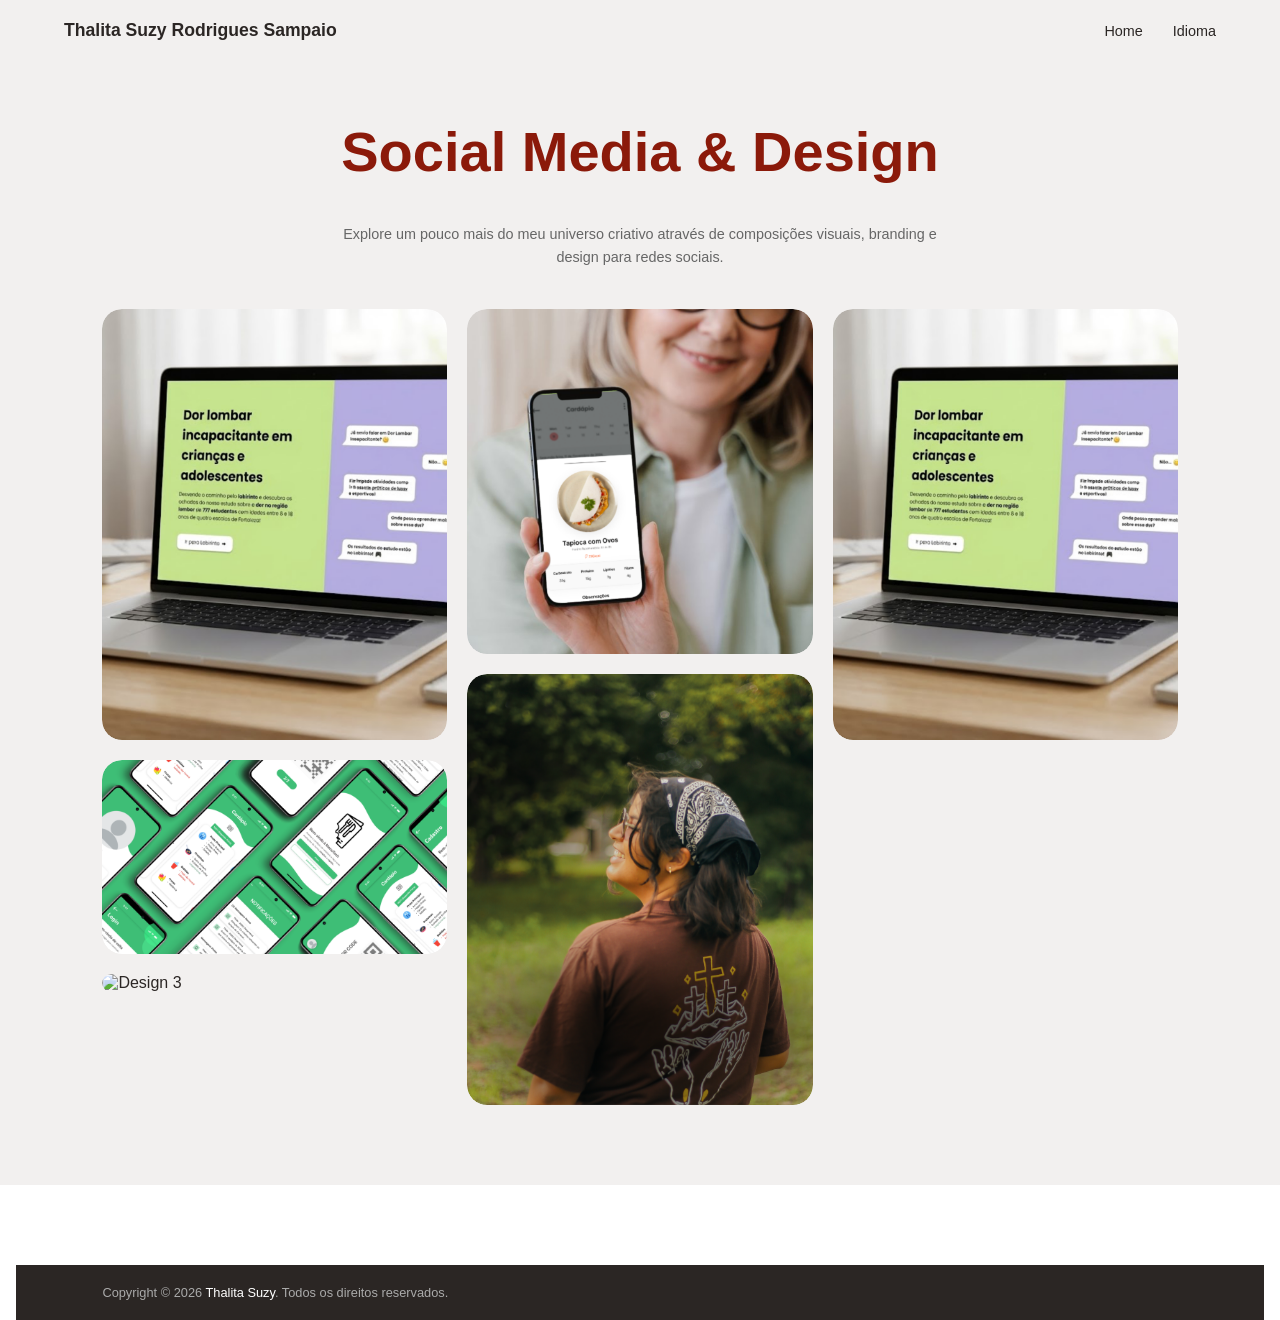
==== social.html @ 1b35a28d "adding new update" ====
<!DOCTYPE html>
<html lang="pt-br">
<head>
    <meta charset="UTF-8">
    <meta name="viewport" content="width=device-width, initial-scale=1.0">
    <title>Social Media | Thalita Suzy</title>
    <link rel="stylesheet" href="index.css">
    <script src="main.js" defer></script>
</head>
<body id="social-page">

    <nav class="navbar">
        <div class="logo">Thalita Suzy Rodrigues Sampaio</div>
        <ul class="nav-links">
            <li><a href="index.html" data-i18n="nav_home">Home</a></li>
            <li class="dropdown-container">
                <a href="#" class="dropdown-trigger" data-i18n="nav_lang">Idioma</a>
                <ul class="dropdown-menu">
                    <li><a href="#" id="btn-pt">Português</a></li>
                    <li><a href="#" id="btn-en">Inglês</a></li>
                </ul>
            </li>
        </ul>
    </nav>

    <section class="social-header">
        <h1 class="section-title">Social Media <span>& Design</span></h1>
        <p class="brand-description" style="max-width: 600px; margin: 0 auto; text-align: center;">Explore um pouco mais do meu universo criativo através de composições visuais, branding e design para redes sociais.</p>
    </section>

    <section class="pinterest-container">
        <div class="pinterest-grid">
            <div class="pin-item"><img src="assets/projeto1.png" alt="Design 1"></div>
            <div class="pin-item"><img src="assets/projeto2.png" alt="Design 2"></div>
            <div class="pin-item"><img src="assets/projeto3.png" alt="Design 3"></div>
            <div class="pin-item"><img src="assets/projeto4.png" alt="Design 4"></div>
            <div class="pin-item"><img src="assets/hero-img.png" alt="Design 5"></div>
            <div class="pin-item"><img src="assets/projeto1.png" alt="Design 6"></div>
        </div>
    </section>

    <footer class="lets-connect">
        <div class="footer-bottom">
            <p data-i18n="foot_rights">Copyright © 2026 <span>Thalita Suzy</span>. Todos os direitos reservados.</p>
        </div>
    </footer>

</body>
</html>
---- index.css ----
/* =========================================
   1. DESIGN TOKENS (Variáveis Globais)
========================================= */
:root {
    --bg-color: #f2f0ef;
    --text-main: #2b2624;
    --text-light: #555555;
    --primary-color: #8b1a0a;
    --white: #ffffff;
    
    --radius-pill: 50px;
    --radius-card: 20px;
    --transition: 0.3s ease;
    
    --space-section: 80px 10%;
}

/* =========================================
   2. BASE & RESET
========================================= */
* {
    margin: 0;
    padding: 0;
    box-sizing: border-box;
    font-family: 'Inter', 'Arial', sans-serif; 
}

html {
    scroll-behavior: smooth;
    scroll-padding-top: 80px; 
}

body {
    background-color: var(--bg-color); 
    color: var(--text-main);
}

a {
    text-decoration: none;
    color: inherit;
}

/* =========================================
   3. COMPONENTES REUTILIZÁVEIS (Botões & Tags)
========================================= */
.btn-solid, .btn-outline, .btn-outline-white, .btn-outline-pill {
    display: inline-block;
    padding: 12px 25px;
    border-radius: var(--radius-pill);
    font-size: 0.85rem;
    font-weight: bold;
    cursor: pointer;
    text-align: center;
    transition: var(--transition);
}

.btn-solid { background-color: var(--primary-color); color: var(--white); border: none; }
.btn-solid:hover { opacity: 0.9; transform: translateY(-2px); }

.btn-outline { border: 1px solid var(--text-main); color: var(--text-main); }
.btn-outline:hover { background-color: var(--text-main); color: var(--white); }

.btn-outline-white { border: 1px solid var(--white); color: var(--white); }
.btn-outline-white:hover { background-color: var(--white); color: var(--text-main); }

.btn-outline-pill { border: 1px solid var(--white); color: var(--white); padding: 12px 40px; }
.btn-outline-pill:hover { background-color: var(--text-main); border-color: var(--text-main); }

.category-tag {
    background-color: var(--primary-color);
    color: var(--white);
    padding: 5px 15px;
    border-radius: var(--radius-card);
    font-size: 0.75rem;
    font-weight: bold;
}

/* =========================================
   4. NAVBAR & DROPDOWN
========================================= */
.navbar {
    display: flex;
    justify-content: space-between;
    align-items: center;
    padding: 20px 5%; 
}

.logo { font-weight: bold; font-size: 1.1rem; }
.nav-links { display: flex; list-style: none; gap: 30px; }
.nav-links a { font-size: 0.9rem; font-weight: 500; transition: var(--transition); }
.nav-links a:hover { color: var(--primary-color); }

.dropdown-container { position: relative; cursor: pointer; }
.dropdown-menu {
    display: none; 
    position: absolute;
    top: 100%; left: 0;
    background-color: var(--bg-color); 
    min-width: 120px;
    box-shadow: 0px 8px 16px rgba(0,0,0,0.1); 
    border-radius: 8px;
    z-index: 10;
    overflow: hidden;
}
.dropdown-container:hover .dropdown-menu { display: block; }
.dropdown-menu a { display: block; padding: 10px 15px; font-size: 0.85rem; }
.dropdown-menu a:hover { background-color: #e5e2e0; }

/* =========================================
   5. SEÇÕES GERAIS (Layouts)
========================================= */
.section-title {
    color: var(--primary-color);
    font-size: 3.5rem;
    line-height: 1.1;
    margin-bottom: 40px;
    font-weight: 800;
}

/* HERO */
.hero {
    display: flex;
    align-items: center;
    justify-content: space-between;
    padding: 40px 5%;
}
.year { font-size: 12rem; line-height: 0.8; margin-bottom: -10px; }
.title { font-size: 8rem; font-weight: 700; margin-bottom: 20px; }
.subtitle { font-family: 'Courier New', monospace; font-size: 0.95rem; margin-bottom: 40px; max-width: 560px; line-height: 1.5; }
.buttons { display: flex; gap: 15px; align-items: center; }

.image-container { position: relative; width: 450px; height: 550px; }
.main-image {
    width: 100%; height: 100%; overflow: hidden;
    border-radius: 100px 250px 100px 50px; 
    background-color: #ddd;
}
.main-image img { width: 100%; height: 100%; object-fit: cover; }
.star-icon {
    position: absolute; top: 20px; left: -30px;
    background-color: var(--primary-color); color: var(--white);
    width: 70px; height: 70px; border-radius: 50%;
    display: flex; justify-content: center; align-items: center;
    font-size: 2rem; border: 8px solid var(--bg-color); z-index: 2;
}

/* INTERESSES (Faixa Vermelha) */
.interests-container {
    display: flex; flex-wrap: wrap; justify-content: center;
    padding: 40px 5%; background-color: var(--primary-color); gap: 20px;
} 

/* JORNADA ACADÊMICA (Sobre) */
.academic-journey {
    display: flex; justify-content: space-between; align-items: flex-start;
    padding: var(--space-section); background-color: var(--white); gap: 40px;
}
.mockup-container { flex: 1.5; display: flex; justify-content: center; }
.iphone-img { width: 100%; max-width: 320px; filter: drop-shadow(0px 20px 40px rgba(0,0,0,0.15)); }
.education-info { flex: 2; }

.course { margin-bottom: 30px; max-width: 450px; }
.course .date { color: var(--primary-color); font-weight: bold; font-size: 0.9rem; letter-spacing: 1px; }
.course h3 { color: var(--primary-color); font-size: 1.1rem; margin: 5px 0 10px 0; text-transform: uppercase; }
.course p { font-size: 0.95rem; line-height: 1.6; color: var(--text-light); text-align: justify; }

.interests-sidebar {
    flex: 1; border-left: 2px solid var(--primary-color);
    padding-left: 20px; margin-top: 50px;
}
.interests-sidebar h4 { font-size: 1.1rem; margin-bottom: 25px; font-weight: bold; }
.interests-sidebar li { font-size: 0.95rem; margin-bottom: 15px; color: var(--text-light); }

/* ÚLTIMOS PROJETOS (Blog/Cards) */
.latest-news { padding: var(--space-section); background-color: var(--white); }
.news-header { display: flex; justify-content: space-between; align-items: flex-end; margin-bottom: 60px; }
.news-tag { color: var(--primary-color); font-weight: bold; font-size: 0.9rem; display: block; margin-bottom: 10px; }
.news-title-main { font-size: 3.5rem; font-weight: 800; color: var(--text-main); }
.news-title-main span { color: var(--primary-color); }

.view-all-btn {
    background-color: var(--text-main); color: var(--white);
    padding: 15px 30px; border-radius: var(--radius-pill);
    font-weight: bold; display: flex; align-items: center; gap: 15px; transition: var(--transition);
}
.view-all-btn:hover { background-color: var(--primary-color); }

.news-grid { display: grid; grid-template-columns: repeat(auto-fit, minmax(300px, 1fr)); gap: 30px; }
.news-card { transition: transform var(--transition); }
.news-card:hover { transform: translateY(-5px); }

.card-image { position: relative; width: 100%; height: 250px; border-radius: var(--radius-card); overflow: hidden; margin-bottom: 20px; }
.card-image img { width: 100%; height: 100%; object-fit: cover; transition: transform 0.5s ease; }
.news-card:hover .card-image img { transform: scale(1.05); }

.card-meta { display: flex; gap: 10px; margin-bottom: 15px; align-items: center; }
.post-date { color: #777; font-size: 0.8rem; }
.news-card h3 { font-size: 1.4rem; margin-bottom: 15px; line-height: 1.3; }
.news-card p { font-size: 0.9rem; color: var(--text-light); line-height: 1.6; margin-bottom: 20px; }
.read-more { font-weight: bold; border-bottom: 2px solid var(--primary-color); padding-bottom: 2px; }

/* SOCIAL MEDIA (Galeria Mosaico) */
.content-created { display: flex; padding: var(--space-section); background-color: var(--primary-color); gap: 60px; align-items: center; }
.content-info { flex: 1; max-width: 450px; }
.content-title { font-size: 5.5rem; font-weight: 800; line-height: 0.9; color: var(--white); margin-bottom: 30px; }
.content-description { font-family: 'Courier New', monospace; font-size: 0.9rem; line-height: 1.6; color: #f9f9f9; margin-bottom: 40px; }

.content-gallery { flex: 1.5; display: grid; grid-template-columns: repeat(2, 1fr); grid-template-rows: repeat(3, 200px); gap: 20px; }
.grid-item { width: 100%; height: 100%; overflow: hidden; border-radius: 30px; }
.grid-item img { width: 100%; height: 100%; object-fit: cover; transition: transform 0.5s ease; }
.grid-item:hover img { transform: scale(1.05); }
.item-1, .item-4 { grid-row: span 2; } 

/* =========================================
   6. FOOTER
========================================= */
.lets-connect { background-color: var(--white); padding: 80px 8% 0 8%; }
.footer-top { display: flex; justify-content: space-between; align-items: center; margin-bottom: 40px; }
.connect-title { font-size: 3rem; font-weight: 800; }
.connect-title span { color: var(--primary-color); }
.footer-cta-btn {
    background-color: var(--text-main); color: var(--white);
    padding: 15px 35px; border-radius: var(--radius-pill);
    font-weight: bold; display: flex; align-items: center; gap: 15px; transition: var(--transition);
}
.footer-cta-btn:hover { background-color: var(--primary-color); }

.footer-divider { border: 0; border-top: 1px solid #ddd; margin-bottom: 60px; }

.footer-content { display: grid; grid-template-columns: 1.5fr 1fr 1.2fr; gap: 40px; padding-bottom: 60px; }
.brand-logo { display: flex; align-items: center; gap: 10px; margin-bottom: 20px; }
.logo-circle {
    background-color: var(--primary-color); color: var(--white);
    width: 35px; height: 35px; display: flex; justify-content: center; align-items: center;
    border-radius: 50%; font-weight: bold;
}
.brand-description { font-size: 0.9rem; line-height: 1.6; color: #666; margin-bottom: 25px; }
.social-icons { display: flex; gap: 10px; }
.social-icon {
    width: 40px; height: 40px; border: 1px solid #ddd; border-radius: 50%;
    display: flex; justify-content: center; align-items: center; font-weight: bold; transition: var(--transition);
}
.social-icon:hover { background-color: var(--primary-color); color: var(--white); border-color: var(--primary-color); }

.footer-links h4 { color: var(--primary-color); margin-bottom: 25px; font-size: 1.1rem; }
.footer-links li { margin-bottom: 15px; font-size: 0.9rem; color: var(--text-light); list-style: none; }
.footer-links a:hover { color: var(--primary-color); }

.footer-bottom {
    background-color: var(--text-main); margin: 0 -8%; padding: 20px 8%;
    display: flex; justify-content: space-between; color: #aaa; font-size: 0.8rem;
}
.footer-bottom span { color: var(--white); }

/* =========================================
   7. RESPONSIVIDADE (Mobile)
========================================= */
@media (max-width: 992px) {
    .hero { flex-direction: column; text-align: center; }
    .year { font-size: 8rem; }
    .title { font-size: 5rem; }
    .subtitle { margin: 0 auto 40px; }
    .buttons { justify-content: center; margin-bottom: 40px; }
    
    .academic-journey, .content-created, .footer-content { flex-direction: column; }
    .content-gallery { grid-template-columns: 1fr; grid-template-rows: auto; }
    .news-header { flex-direction: column; align-items: flex-start; gap: 20px; }
}

/* =========================================
   8. PÁGINA SOCIAL MEDIA (Pinterest Layout)
========================================= */
.social-header {
    text-align: center;
    padding: 60px 5% 20px 5%;
}

.social-header span {
    color: var(--primary-color);
}

.pinterest-container {
    padding: 20px 8% 80px 8%;
    background-color: var(--bg-color);
}

.pinterest-grid {
  
    column-count: 3; 
    column-gap: 20px;
}

.pin-item {
    break-inside: avoid; 
    margin-bottom: 20px;
    border-radius: var(--radius-card);
    overflow: hidden;
    transition: transform var(--transition);
    cursor: zoom-in;
}

.pin-item img {
    width: 100%;
    display: block;
    border-radius: var(--radius-card);
}

.pin-item:hover {
    transform: scale(1.03); 
}


@media (max-width: 992px) {
    .pinterest-grid { column-count: 2; }
}

@media (max-width: 600px) {
    .pinterest-grid { column-count: 1; }
}
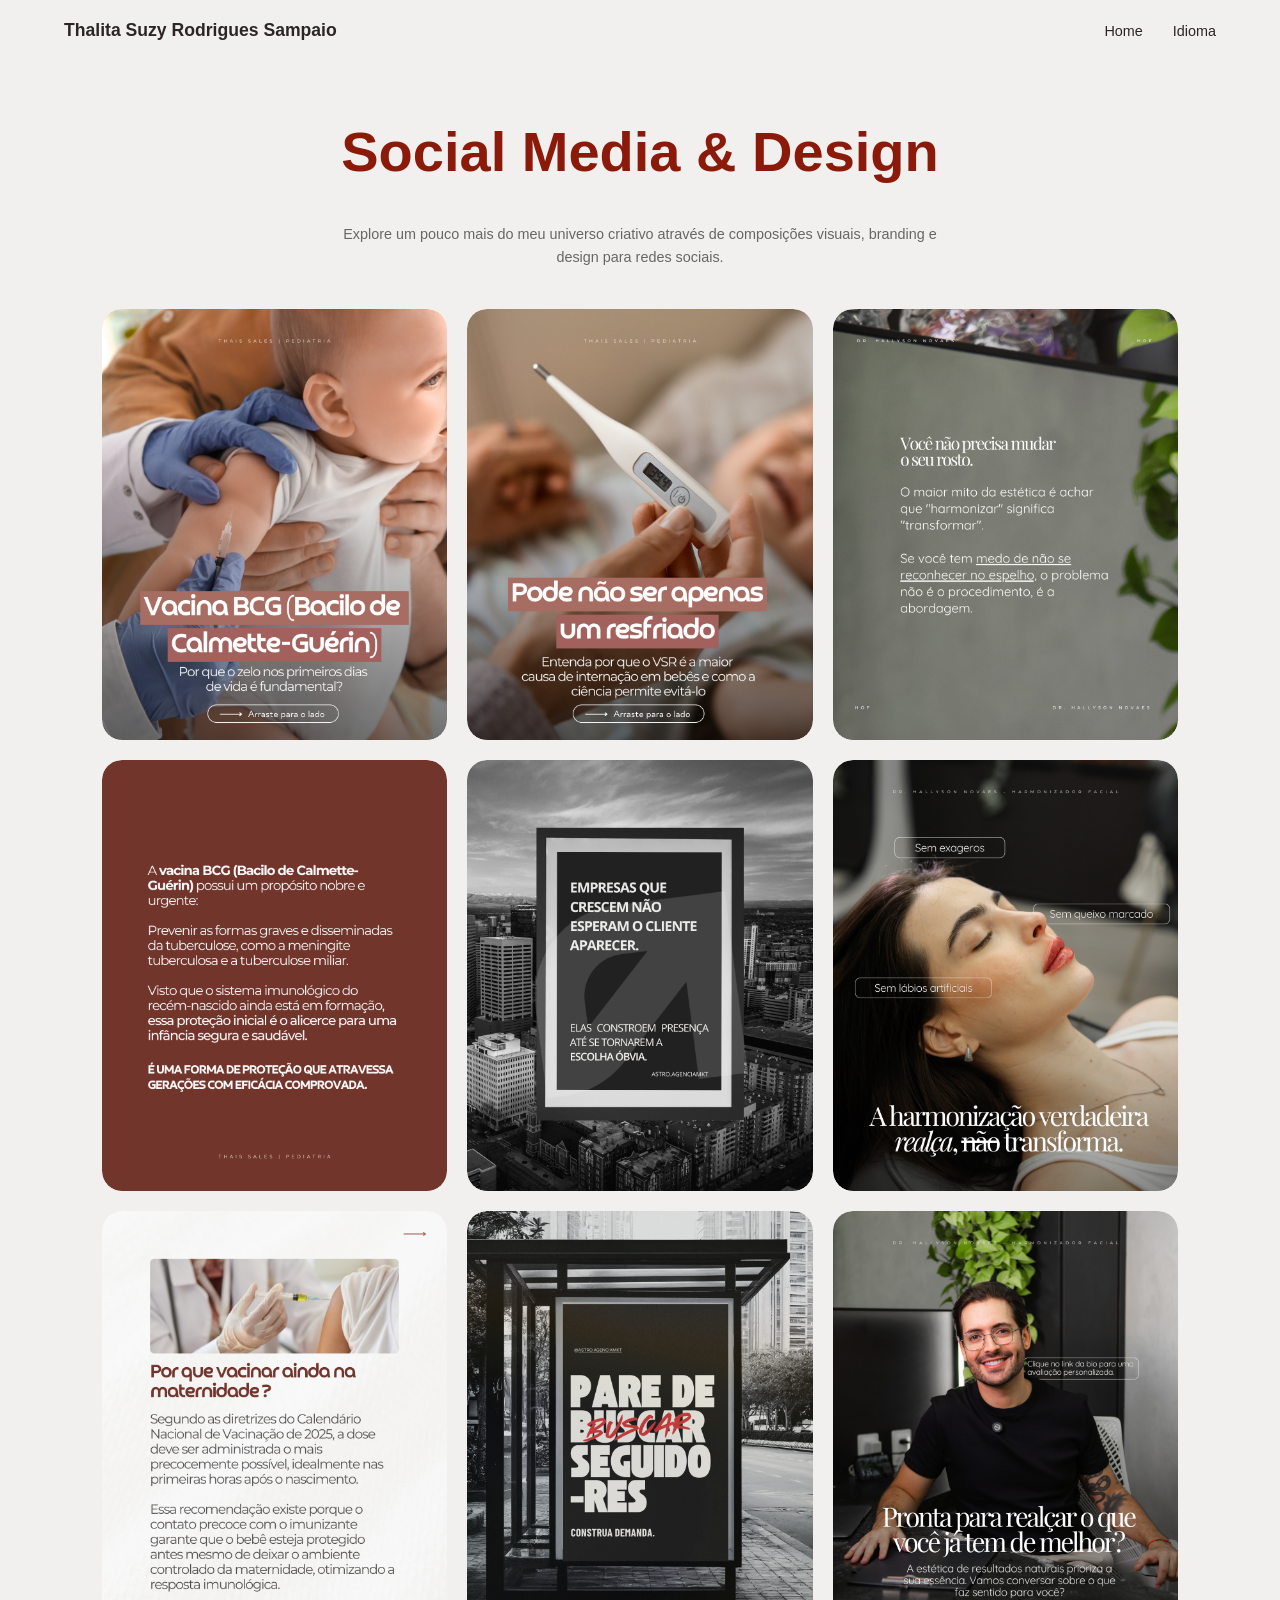
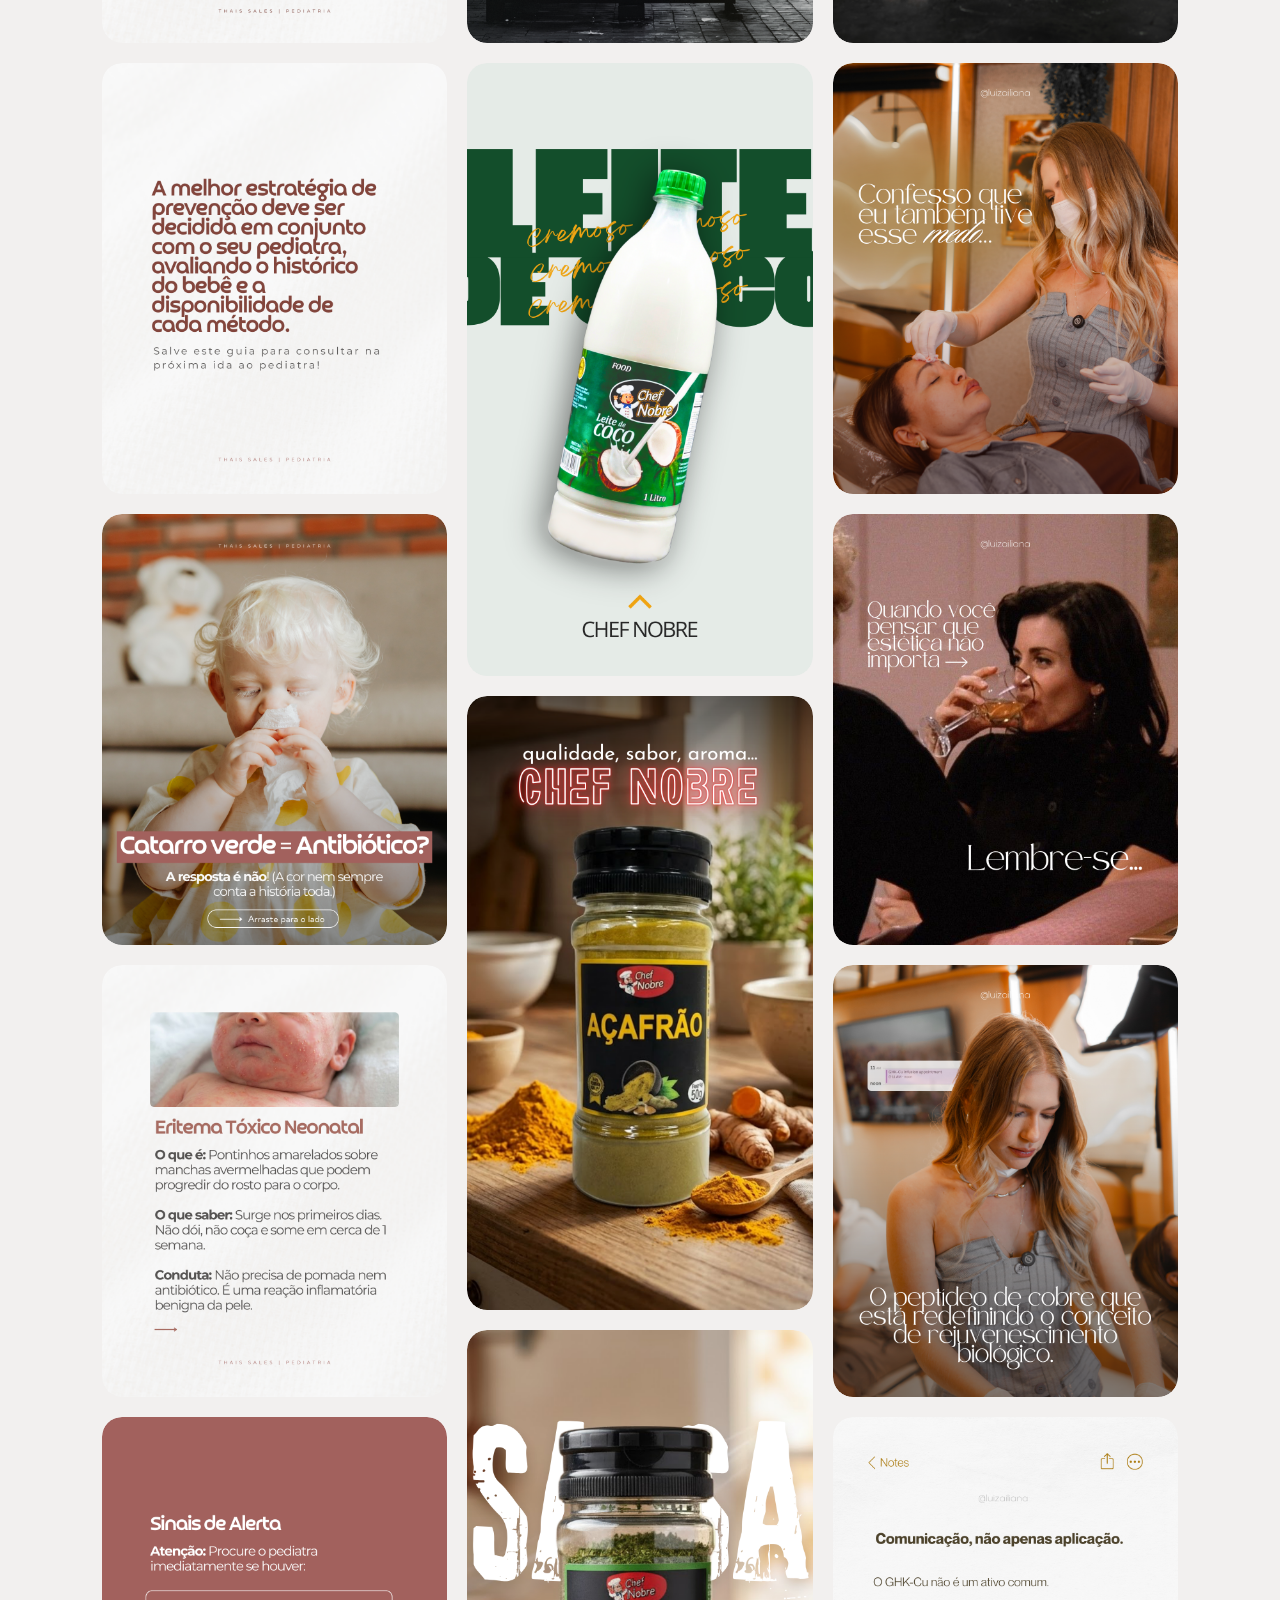
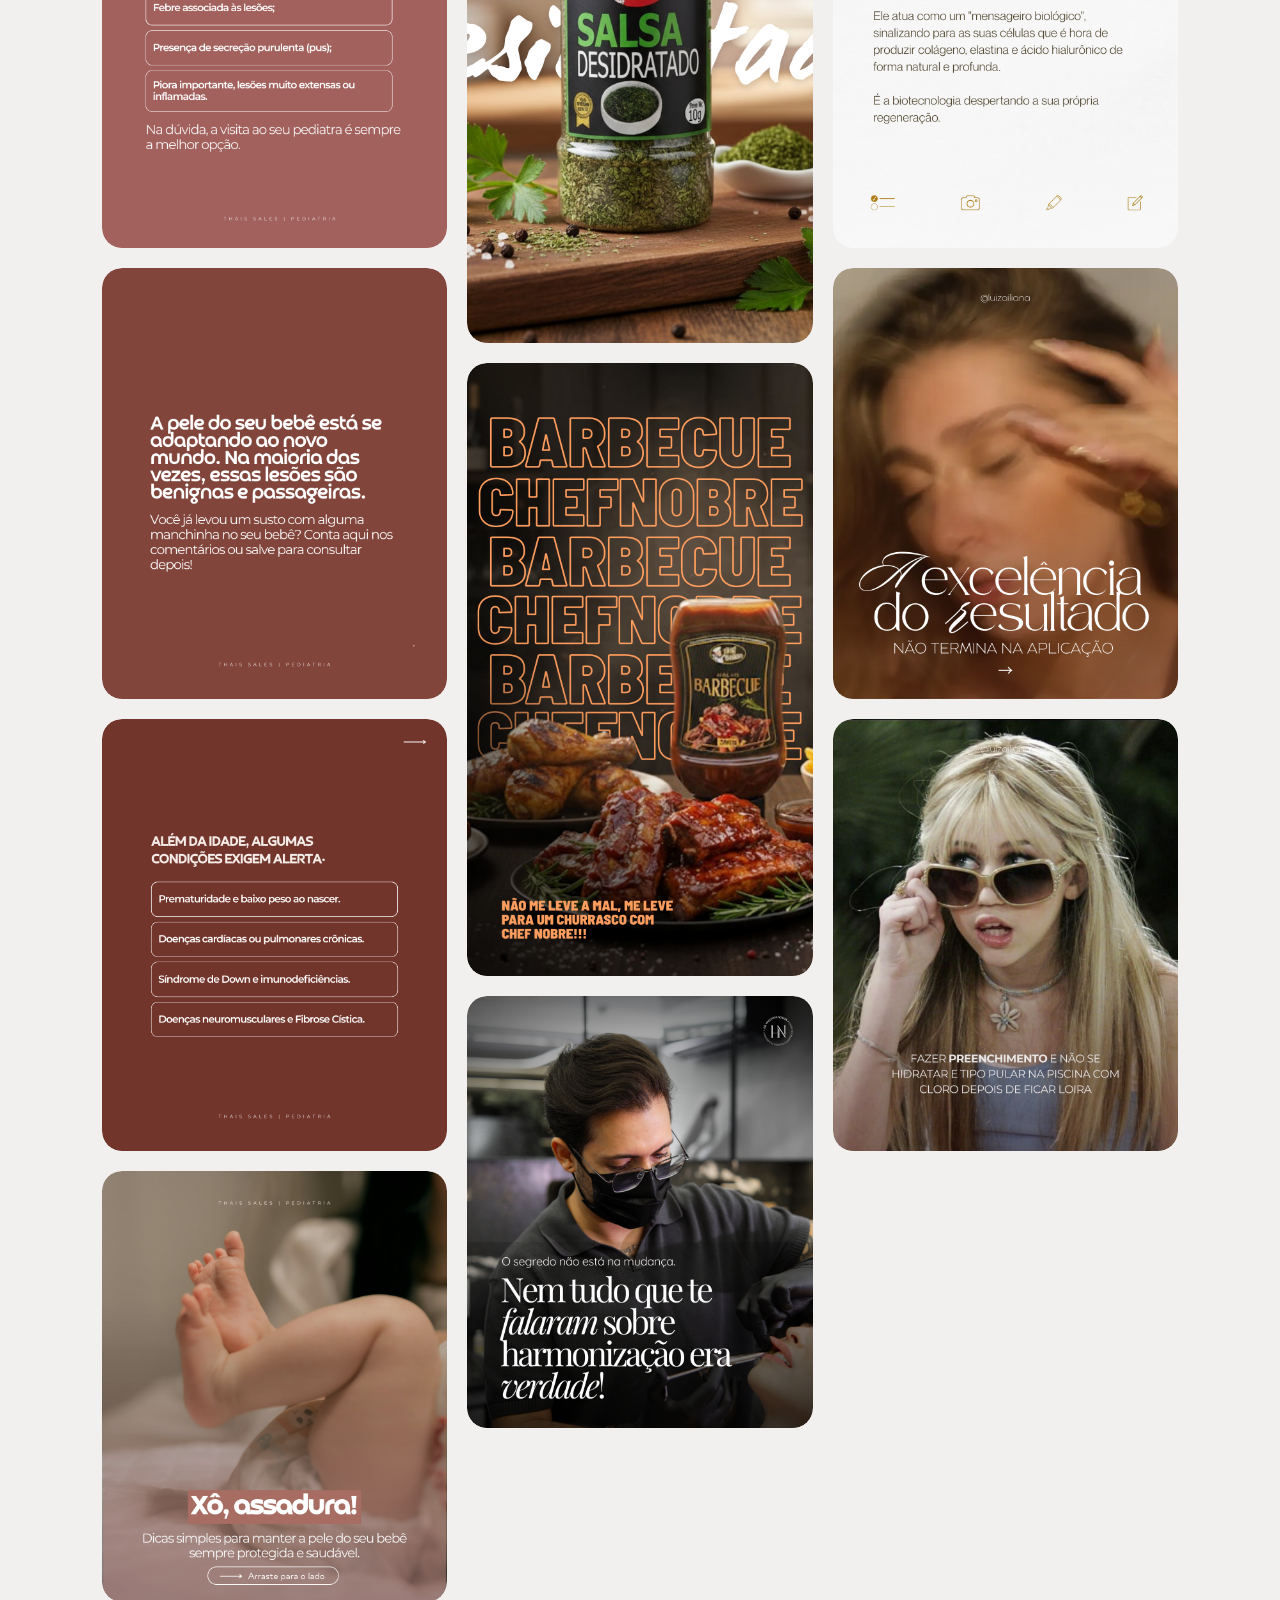
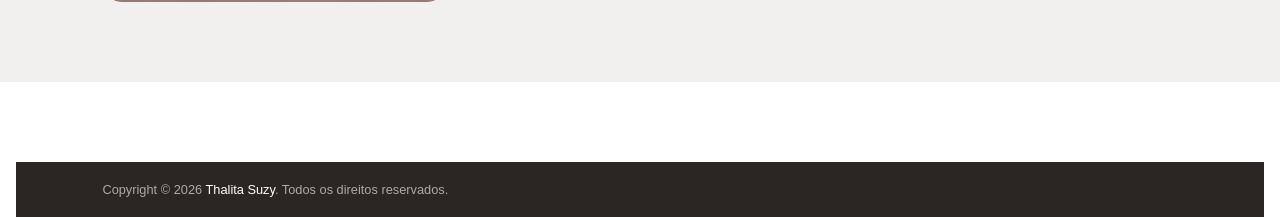
==== commit ade037ab: "updating assets" ====
--- a/social.html
+++ b/social.html
@@ -30,12 +30,33 @@
 
     <section class="pinterest-container">
         <div class="pinterest-grid">
-            <div class="pin-item"><img src="assets/projeto1.png" alt="Design 1"></div>
-            <div class="pin-item"><img src="assets/projeto2.png" alt="Design 2"></div>
-            <div class="pin-item"><img src="assets/projeto3.png" alt="Design 3"></div>
-            <div class="pin-item"><img src="assets/projeto4.png" alt="Design 4"></div>
-            <div class="pin-item"><img src="assets/hero-img.png" alt="Design 5"></div>
-            <div class="pin-item"><img src="assets/projeto1.png" alt="Design 6"></div>
+            <div class="pin-item"><img src="assets/socialmedia/1.png" alt="Design 1"></div>
+            <div class="pin-item"><img src="assets/socialmedia/2.png" alt="Design 2"></div>
+            <div class="pin-item"><img src="assets/socialmedia/3.png" alt="Design 3"></div>
+            <div class="pin-item"><img src="assets/socialmedia/4.png" alt="Design 4"></div>
+            <div class="pin-item"><img src="assets/socialmedia/5.png" alt="Design 5"></div>
+            <div class="pin-item"><img src="assets/socialmedia/6.png" alt="Design 6"></div>
+            <div class="pin-item"><img src="assets/socialmedia/7.png" alt="Design 6"></div>
+            <div class="pin-item"><img src="assets/socialmedia/8.png" alt="Design 6"></div>
+            <div class="pin-item"><img src="assets/socialmedia/9.png" alt="Design 6"></div>
+            <div class="pin-item"><img src="assets/socialmedia/10.png" alt="Design 6"></div>
+            <div class="pin-item"><img src="assets/socialmedia/11.png" alt="Design 6"></div>
+            <div class="pin-item"><img src="assets/socialmedia/12.png" alt="Design 6"></div>
+            <div class="pin-item"><img src="assets/socialmedia/13.png" alt="Design 6"></div>
+            <div class="pin-item"><img src="assets/socialmedia/14.png" alt="Design 6"></div>
+            <div class="pin-item"><img src="assets/socialmedia/15.png" alt="Design 6"></div>
+            <div class="pin-item"><img src="assets/socialmedia/16.png" alt="Design 6"></div>
+            <div class="pin-item"><img src="assets/socialmedia/17.png" alt="Design 6"></div>
+            <div class="pin-item"><img src="assets/socialmedia/18.png" alt="Design 6"></div>
+            <div class="pin-item"><img src="assets/socialmedia/19.png" alt="Design 6"></div>
+            <div class="pin-item"><img src="assets/socialmedia/20.png" alt="Design 6"></div>
+            <div class="pin-item"><img src="assets/socialmedia/21.png" alt="Design 6"></div>
+            <div class="pin-item"><img src="assets/socialmedia/22.png" alt="Design 6"></div>
+            <div class="pin-item"><img src="assets/socialmedia/23.png" alt="Design 6"></div>
+            <div class="pin-item"><img src="assets/socialmedia/24.png" alt="Design 6"></div>
+            <div class="pin-item"><img src="assets/socialmedia/25.png" alt="Design 6"></div>
+            <div class="pin-item"><img src="assets/socialmedia/26.png" alt="Design 6"></div>
+            <div class="pin-item"><img src="assets/socialmedia/27.png" alt="Design 6"></div>
         </div>
     </section>
 
--- a/index.css
+++ b/index.css
@@ -268,7 +268,7 @@
 }
 
 /* =========================================
-   8. PÁGINA SOCIAL MEDIA (Pinterest Layout)
+   8. PÁGINA SOCIAL MEDIA 
 ========================================= */
 .social-header {
     text-align: center;
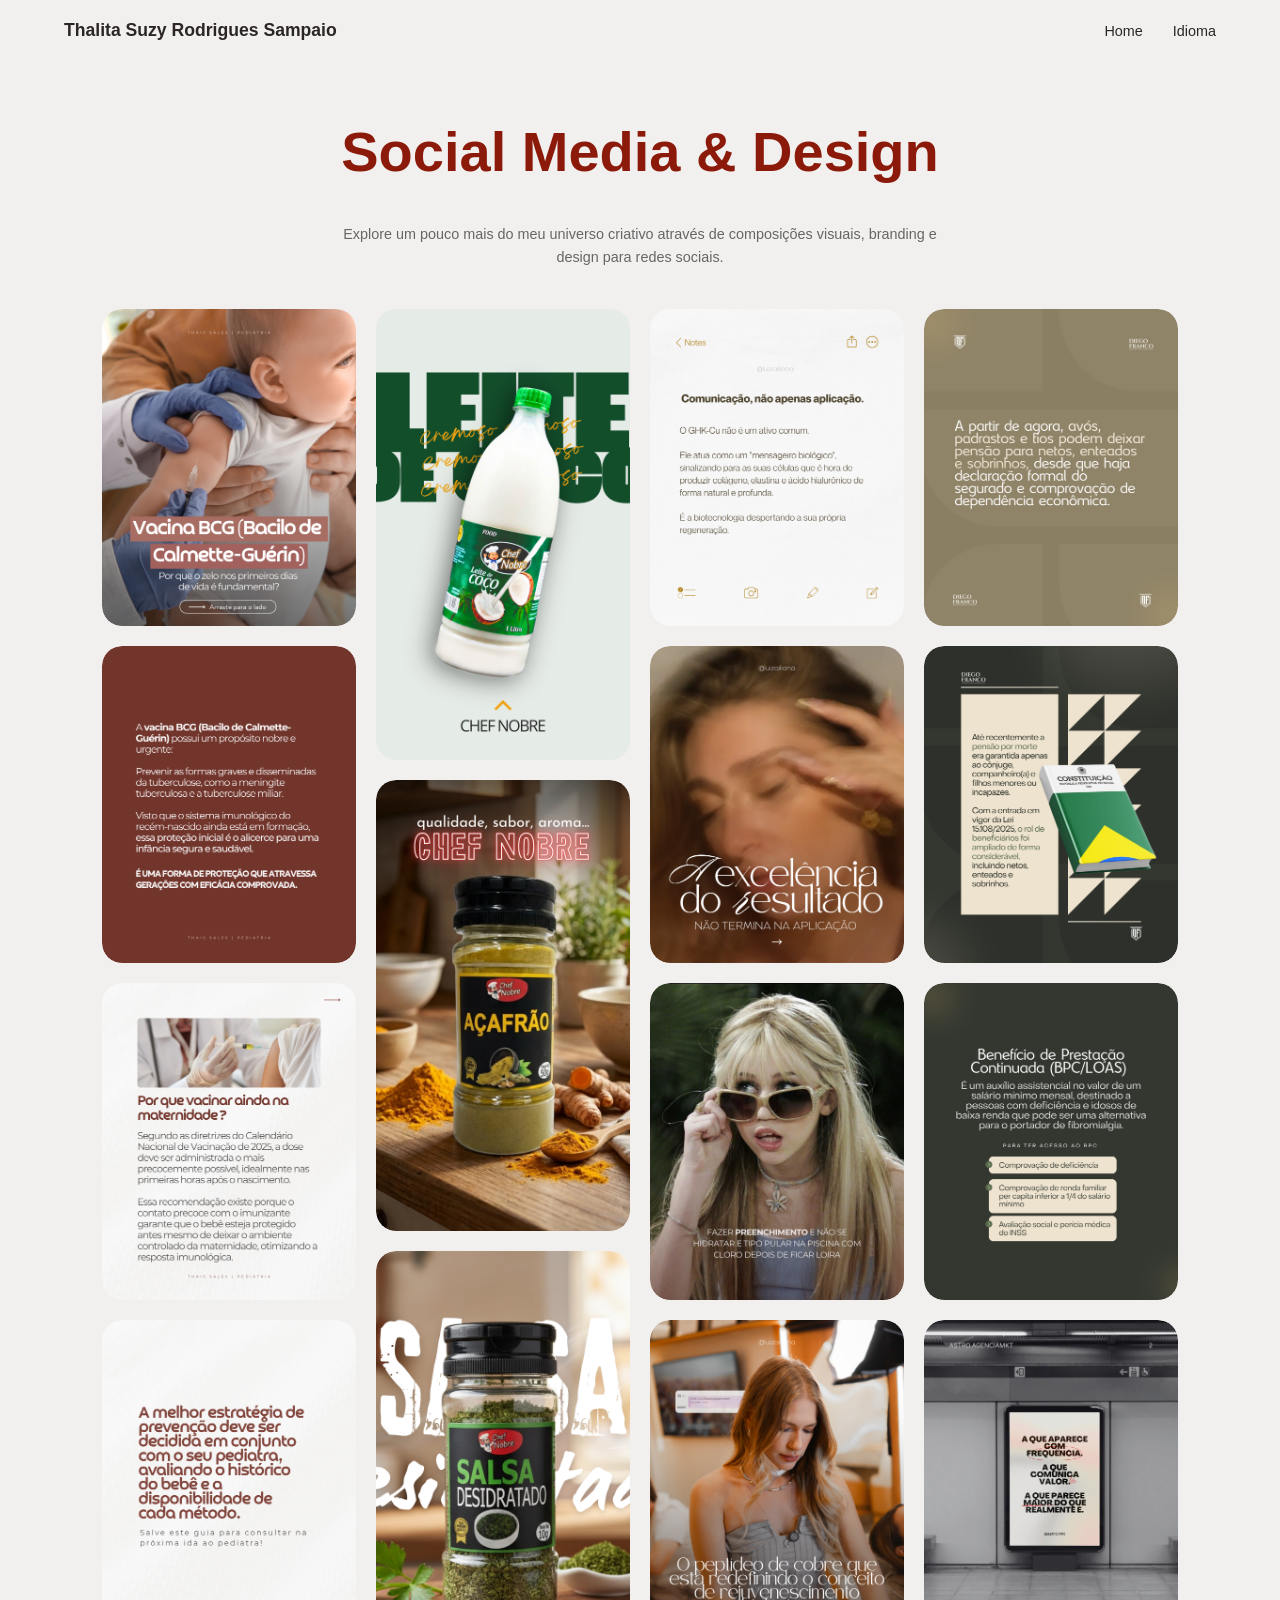
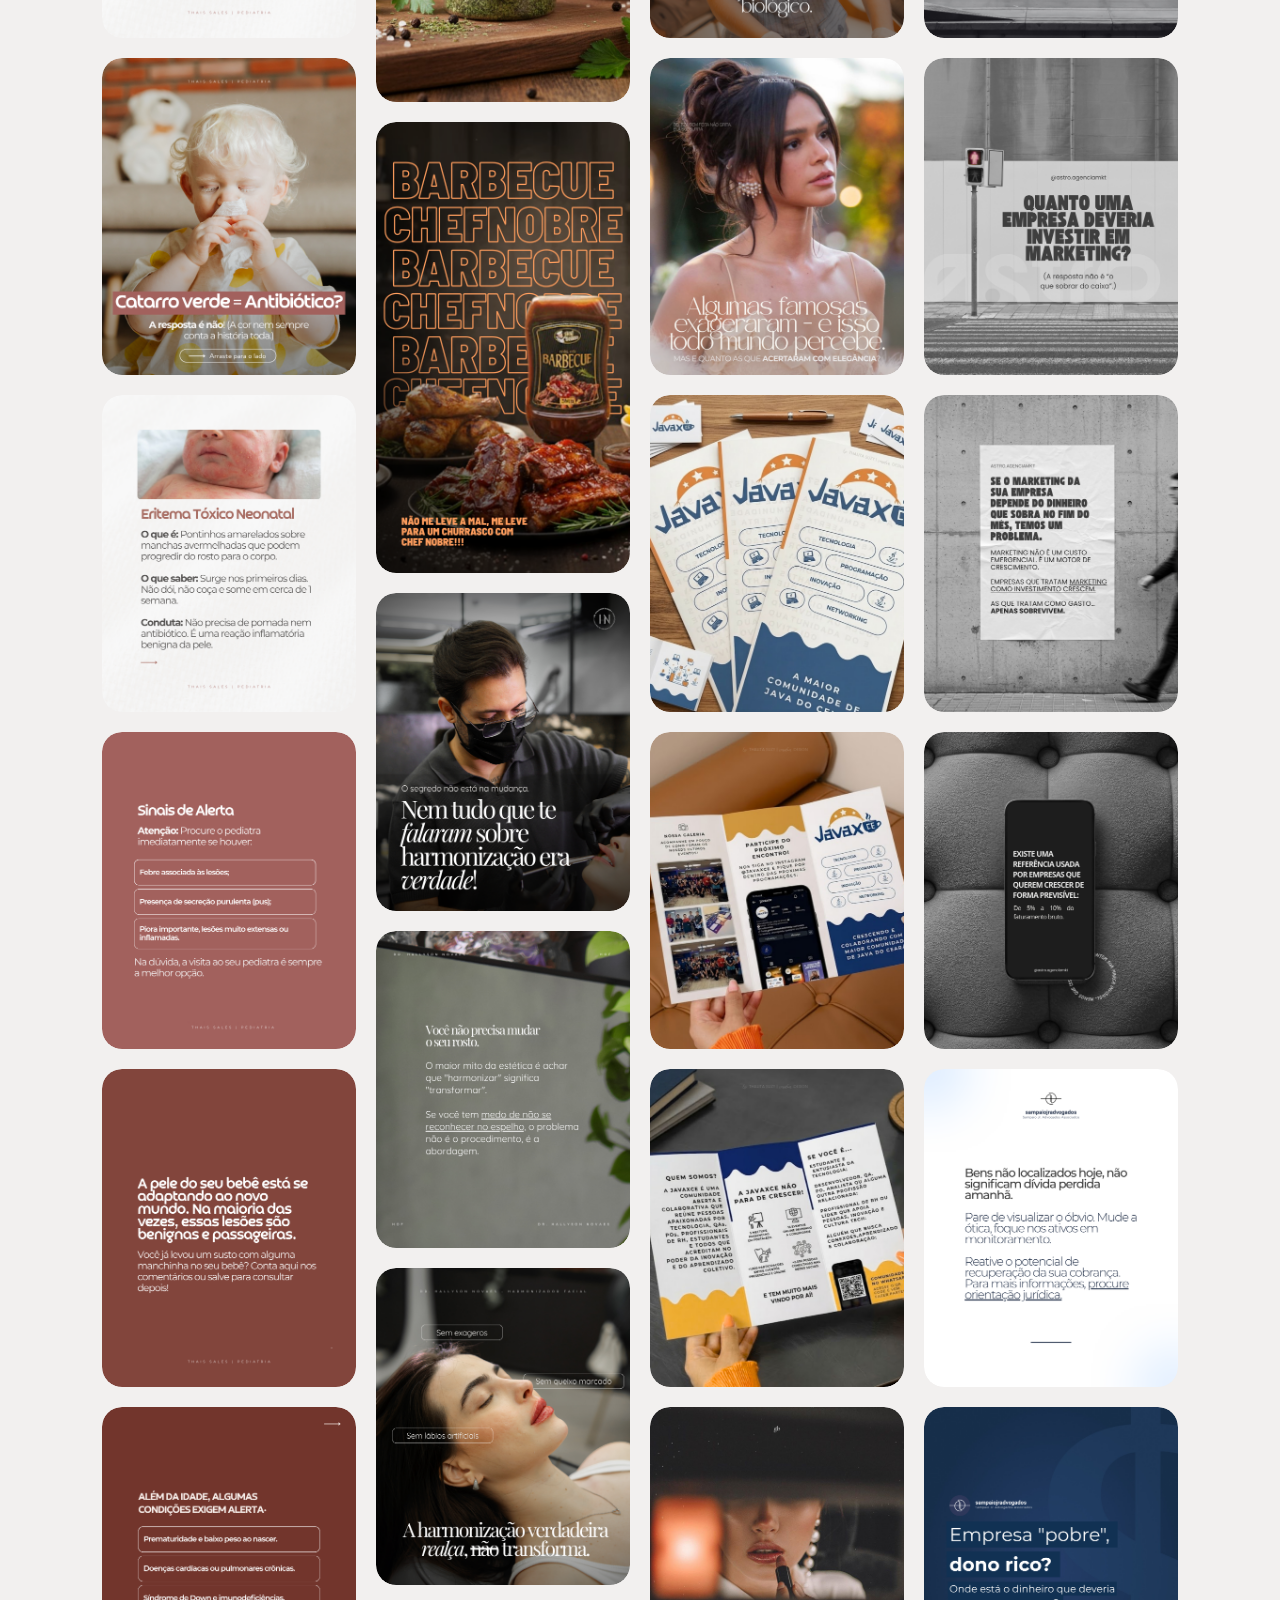
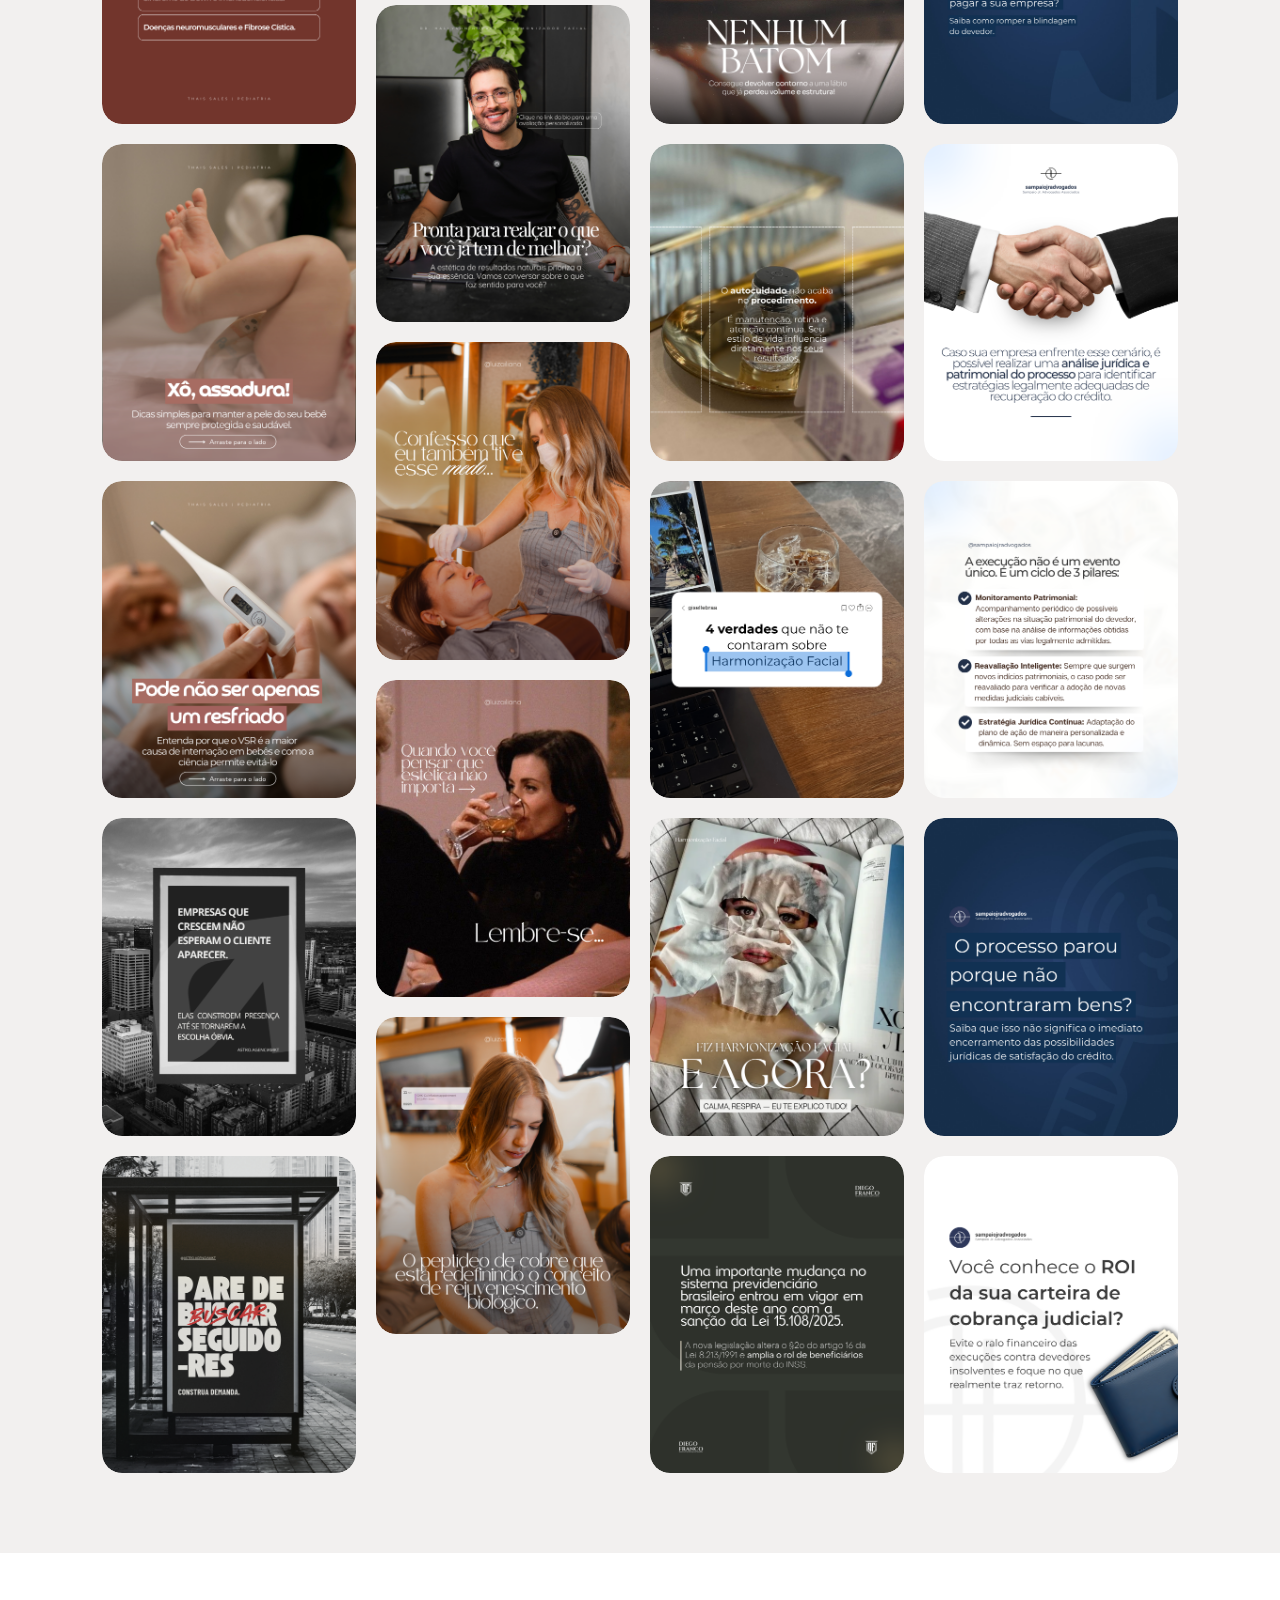
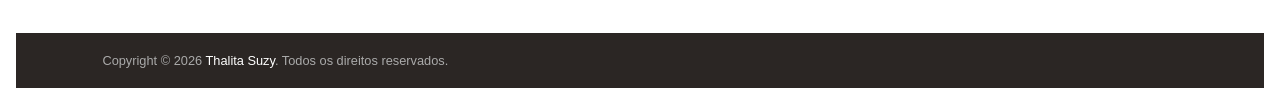
==== commit 2c4bf141: "updating assets" ====
--- a/social.html
+++ b/social.html
@@ -57,6 +57,29 @@
             <div class="pin-item"><img src="assets/socialmedia/25.png" alt="Design 6"></div>
             <div class="pin-item"><img src="assets/socialmedia/26.png" alt="Design 6"></div>
             <div class="pin-item"><img src="assets/socialmedia/27.png" alt="Design 6"></div>
+            <div class="pin-item"><img src="assets/socialmedia/28.png" alt="Design 6"></div>
+            <div class="pin-item"><img src="assets/socialmedia/29.png" alt="Design 6"></div>
+            <div class="pin-item"><img src="assets/socialmedia/30.png" alt="Design 6"></div>
+            <div class="pin-item"><img src="assets/socialmedia/31.png" alt="Design 6"></div>
+            <div class="pin-item"><img src="assets/socialmedia/32.png" alt="Design 6"></div>
+            <div class="pin-item"><img src="assets/socialmedia/33.png" alt="Design 6"></div>
+            <div class="pin-item"><img src="assets/socialmedia/34.png" alt="Design 6"></div>
+            <div class="pin-item"><img src="assets/socialmedia/35.png" alt="Design 6"></div>
+            <div class="pin-item"><img src="assets/socialmedia/36.png" alt="Design 6"></div>
+            <div class="pin-item"><img src="assets/socialmedia/37.png" alt="Design 6"></div>
+            <div class="pin-item"><img src="assets/socialmedia/38.png" alt="Design 6"></div>
+            <div class="pin-item"><img src="assets/socialmedia/39.png" alt="Design 6"></div>
+            <div class="pin-item"><img src="assets/socialmedia/40.png" alt="Design 6"></div>
+            <div class="pin-item"><img src="assets/socialmedia/41.png" alt="Design 6"></div>
+            <div class="pin-item"><img src="assets/socialmedia/42.png" alt="Design 6"></div>
+            <div class="pin-item"><img src="assets/socialmedia/43.png" alt="Design 6"></div>
+            <div class="pin-item"><img src="assets/socialmedia/44.png" alt="Design 6"></div>
+            <div class="pin-item"><img src="assets/socialmedia/45.png" alt="Design 6"></div>
+            <div class="pin-item"><img src="assets/socialmedia/46.png" alt="Design 6"></div>
+            <div class="pin-item"><img src="assets/socialmedia/47.png" alt="Design 6"></div>
+            <div class="pin-item"><img src="assets/socialmedia/48.png" alt="Design 6"></div>
+            <div class="pin-item"><img src="assets/socialmedia/49.png" alt="Design 6"></div>
+            <div class="pin-item"><img src="assets/socialmedia/50.png" alt="Design 6"></div>
         </div>
     </section>
 
--- a/index.css
+++ b/index.css
@@ -286,7 +286,7 @@
 
 .pinterest-grid {
   
-    column-count: 3; 
+    column-count: 4; 
     column-gap: 20px;
 }
 
